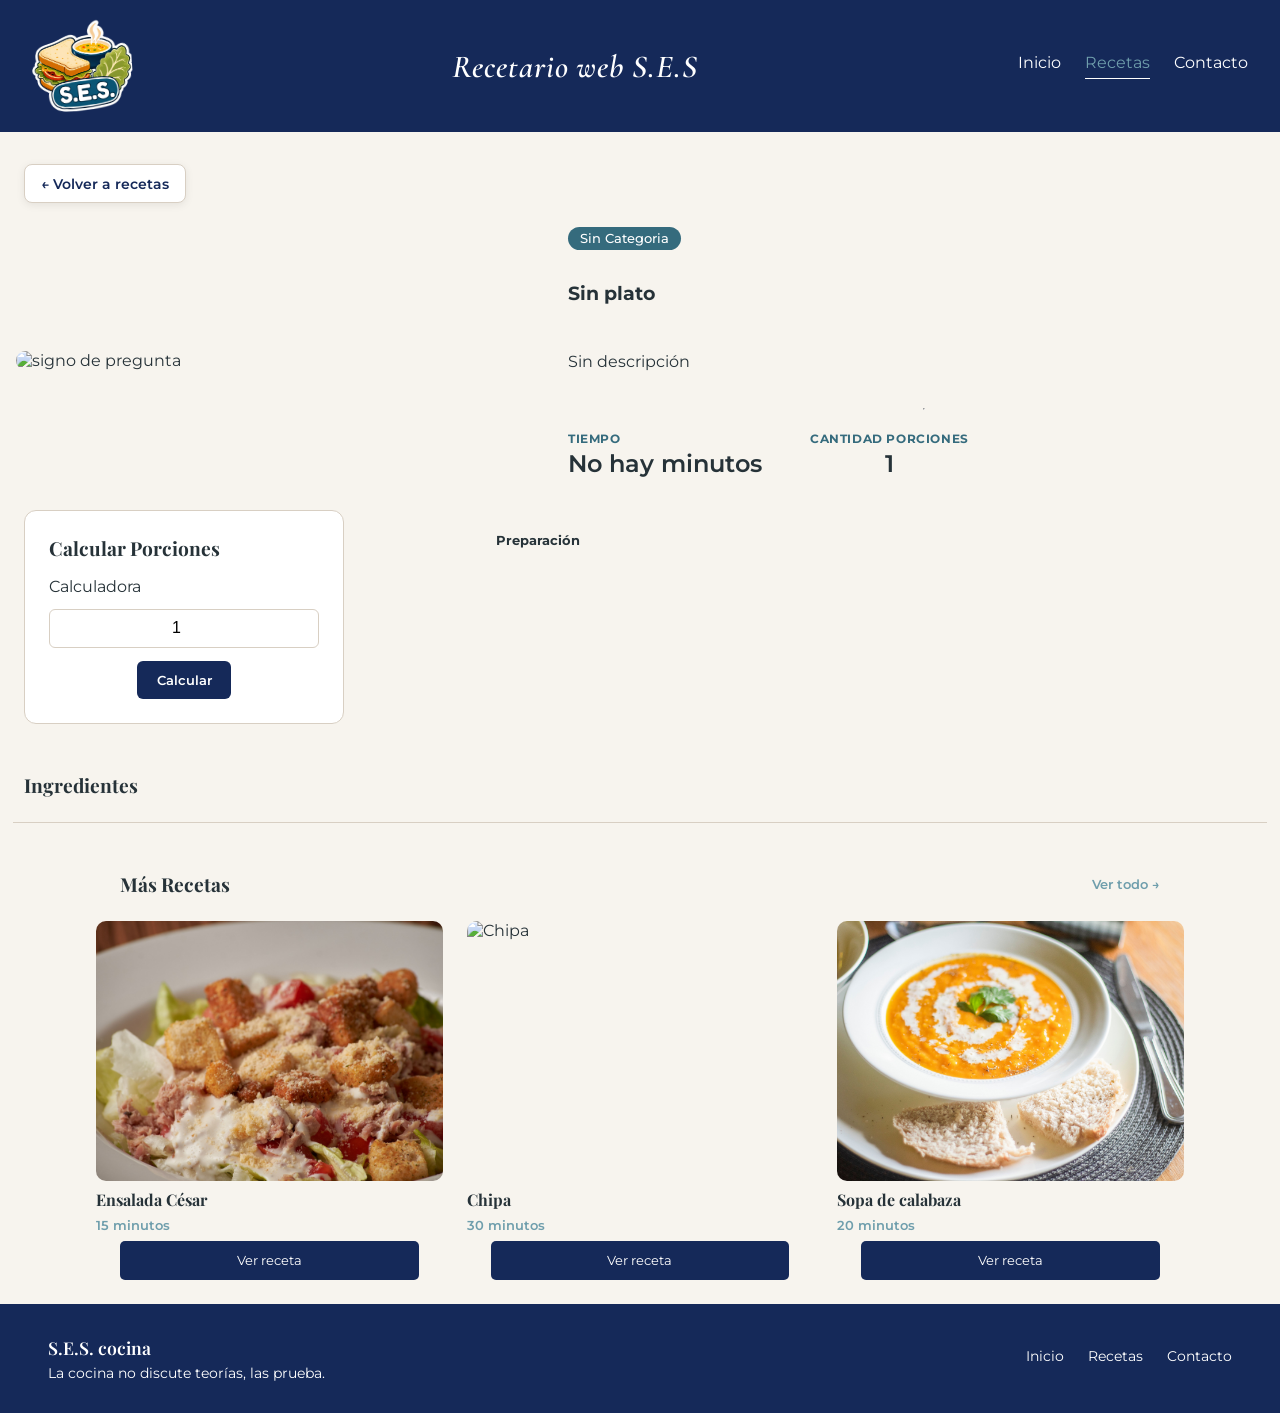
==== primera-entrega/calcular_receta.html @ 39f33257 "fix: correct spelling errors in recipe steps and filter labels" ====
<!DOCTYPE html>
<html lang="es">

<head>
    <meta charset="UTF-8">
    <meta name="author" content="Adolfo Moran de la Vega, Franco Torres">
    <meta name="description" content="Calculadora de porciones para las diferentes recetas">
    <meta name="keywords" content="recetas, cocina, sopa, sandwich, ensalada">
    <meta name="viewport" content="width=device-width, initial-scale=1.0">
    <script type="text/javascript" src="script.js"></script>
    <link rel="preconnect" href="https://fonts.googleapis.com">
    <link rel="preconnect" href="https://fonts.gstatic.com" crossorigin>
    <link
        href="https://fonts.googleapis.com/css2?family=Cormorant+Garamond:ital,wght@0,500;0,600;0,700;1,500;1,600;1,700&family=Montserrat:wght@400;500;600;700&family=Playfair+Display:wght@500;600;700&display=swap"
        rel="stylesheet">
    <link rel="icon" type="image/png" href="imagenes/favicon.png">
    <link rel="stylesheet" href="style.css" type="text/css">
    <title>Recetario web S.E.S</title>
</head>

<body onload="mostrarReceta(), cantidadPorciones(), recetasCortas();">
    <div id="contenedor-header">
        <header id="header-principal">
            <a href="lore.html" id="logo-sitio">
                <img src="imagenes/logo_header.png" alt="Sándwich, Sopa o Ensalada">
            </a>
            <h1 id="titulo-sitio">Recetario web S.E.S</h1>
            <nav id="nav-principal">
                <a href="index.html" id="hlink-inicio">Inicio</a>
                <a href="recetas.html" id="hlink-recetas" class="link-activo">Recetas</a>
                <a href="contacto.html" id="hlink-contacto">Contacto</a>
            </nav>
        </header>
    </div>

    <main id="contenido-principal" class="pagina-calcular">
        <button type="button" id="boton-volver-recetas" onclick="volverRecetas()">
            ← Volver a recetas
        </button>
        <section id="informacion-recetas">
            <aside id="img-receta" class="imagen-receta">
            </aside>

            <div id="texto-receta">

                <span id="categoria-receta" class="etiqueta-plato"></span>

                <h3 id="nombre-plato">

                </h3>
                <p id="descripcion-receta">

                </p>

                <hr>

                <div class="datos-adicionales">
                    <div class="dato">
                        <h6>TIEMPO</h6>
                        <p id="tiempo"></p>
                    </div>
                    <div class="dato">
                        <h6>CANTIDAD PORCIONES</h6>
                        <p id="cantidad"></p>
                    </div>
                </div>
            </div>
        </section>

        <div id="receta">
            <div class="columna-izquierda">
                <div class="calculadora-porciones">
                    <h5>
                        Calcular Porciones
                    </h5>
                    <div class="controles-calculadora">
                        <label for="input-porciones" class="label-calculadora">Calculadora</label>
                        <input type="number" value="1" id="input-porciones" min="1" size="5"
                            aria-label="Número base de porciones">
                        <button type="button" aria-label="Calcular ingredientes para el número de porciones elegido"
                            onclick="if (validarPorciones()) { cantidadPorciones(); mostrarReceta(); }">
                            Calcular
                        </button>
                    </div>
                </div>

                <div class=" lista-ingredientes">
                    <h5>
                        Ingredientes
                    </h5>
                    <ul id="ingredientes">

                    </ul>
                </div>
            </div>

            <div class="columna-derecha">
                <h5>
                    Preparación
                </h5>
                <ol id="pasos" class="lista-pasos">

                </ol>
            </div>
        </div>

        <hr class="separador">

        <div class="otras-recetas">
            <div class="texto-superior">
                <h5>
                    Más Recetas
                </h5>
                <a href="recetas.html" class="ver-todo">Ver todo &rarr;</a>
            </div>
            <div id="recetas-cortas" class="grid-recetas">

            </div>
        </div>
    </main>

    <div id="contenedor-footer">
        <footer id="footer-principal">

            <nav id="nav-texto">
                <h6>S.E.S. cocina</h6>
                <p id="frase-footer">La cocina no discute teorías, las prueba.</p>
            </nav>

            <nav id="nav-sitio">
                <a href="index.html" id="flink-inicio">Inicio</a>

                <a href="recetas.html" id="flink-recetas">Recetas</a>

                <a href="contacto.html" id="flink-contacto">Contacto</a>
            </nav>

        </footer>
    </div>
</body>

</html>
---- primera-entrega/style.css ----
:root {
    
    --color-header: #152959;
    --color-principal: #356B7D;
    --color-secundario: #6F9EAC;
    --color-fondo: #F7F4EE;
    --color-texto: #263238;
    --color-blanco: #FFFFFF;
    --color-borde: #D8CFC3;

    --fuente-titulos: 'Playfair Display', serif;
    --fuente-texto: 'Montserrat', sans-serif;
}


* {
    box-sizing: border-box;
}


body {
    margin:0;
    background-color: var(--color-fondo);
    color: var(--color-texto);
    font-family: var(--fuente-texto);
}
header{
    background-color:var(--color-header);
    width: 100%;
    box-sizing: border-box;

    display: flex;
    justify-content: space-between; 
    align-items: center; 
    padding: 1rem 2rem;
}
header h1 {
        margin: 0;  
        font-family: var(--fuente-texto);
        font-size: 1.8rem;
        font-weight: 600;
        color: var(--color-blanco);
    }

header #nav-principal {
        display: flex;
        align-items: center;
        gap: 1.5rem;

        a{
            text-decoration: none;
            font-size: 1rem;
            position: relative; 
            padding-bottom: 0.4rem;
            transition: color 0.3s ease;

            &:link, &:visited{ 
                color: var(--color-blanco);
            }

           &::after {
            content: '';
            position: absolute;
            bottom: 0;
            left: 0;
            width: 100%;
            height: 0.05rem;
            background-color: var(--color-blanco);
            transform: scaleX(0);
            transform-origin: bottom;
            transition: transform 0.3s ease;
            }

            &:hover, &:focus, &:active {
                color: var(--color-secundario);

                &::after {
                    transform: scaleX(1);
                    transform-origin: bottom;
                }
            }
        }

        &:not(:has(a:hover, a:focus, a:active)) a.link-activo {
            color: var(--color-secundario);

            &::after {
                transform: scaleX(1);
                transform-origin: bottom;
            }
        }
    }
header #logo-sitio{
    margin: 0;
}
header #logo-sitio a{
    display: block;
}
header #logo-sitio img{
    width: 100px;
    height: 100px;
    object-fit: contain;
    display: block;
    transform: rotate(-4deg);


    transition: transform 0.3s ease, box-shadow 0.3s ease;
}

header #logo-sitio img:hover{
    transform: rotate(0deg) scale(1.05);
}

#titulo-sitio {
    font-family: 'Cormorant Garamond', serif;
    font-size: 2rem;
    font-weight: 600;
    letter-spacing: 0.03em;
    font-style: oblique;
    color: var(--color-blanco);
}

footer {
    background-color: var(--color-header);
    color: var(--color-blanco);
    width: 100%;
    box-sizing: border-box;

    display: flex;
    justify-content: space-between;
    align-items: center;

    padding: 2rem 3rem;
}


footer #nav-texto {
    display: flex;
    flex-direction: column;
    gap: 0.4rem;
}

footer #nav-texto h6 {
    margin: 0;
    font-family: var(--fuente-titulos);
    font-size: 1.1rem;
    font-weight: 600;
}

footer #nav-texto p {
    margin: 0;
    font-size: 0.85rem;
}

footer #nav-sitio {
    display: flex;
    align-items: center;
    gap: 1.5rem;
}

footer #nav-sitio h6 {
    margin: 0;
    font-size: 0.9rem;
    font-weight: 600;
}

footer #nav-sitio a {
    text-decoration: none;
    font-size: 0.9rem;
    position: relative;
    padding-bottom: 0.3rem;
    color: var(--color-blanco);

    transition: color 0.3s ease;
}

footer #nav-sitio a::after {
    content: "";
    position: absolute;
    bottom: 0;
    left: 0;

    width: 0;
    height: 2px;

    background-color: var(--color-blanco);

    transition: width 0.3s ease;
}

footer #nav-sitio a:hover,
footer #nav-sitio a:focus {
    color: var(--color-secundario);
}

footer #nav-sitio a:hover::after,
footer #nav-sitio a:focus::after {
    width: 100%;
}

#hero {
    position: relative;
    width: 100%;
    height: 420px;
    margin-top: 2rem;

    background-image: url("imagenes/imagen_main_index.jpg");
    background-size: cover;
    background-position: center;

    display: flex;
    justify-content: center;
    align-items: center;
}

#texto-hero {
    position: relative;
    z-index: 2;
    width: 80%;
    text-align: center;
    color: var(--color-blanco);
}

#hero::before {
    content: "";
    position: absolute;
    inset: 0;
    background-color: rgba(0, 0, 0, 0.511);
}

#texto-hero h2 {
    font-family: 'Cormorant Garamond', serif;
    font-size: 3.2rem;
    font-weight: 600;
    font-style: italic;
    margin: 0 0 1rem;
}

#contenedor-destacadas{
    width: 100%;
    padding: 5rem 0 3.5rem;
}
#recetas-destacadas{
    width: 100%;
    text-align: center;
}
#recetas-destacadas h2 {
    font-family: var(--fuente-texto);
    color: var(--color-texto);
    font-size: 2rem;
    margin-bottom: 2rem;
}

#carrusel-destacadas{
    display: flex;
    align-items: center;
    justify-content: center;
    gap: 1rem;
    width: 100%;
}

#ventana-destacadas{
    width: 53%;
    overflow: hidden;
}

#lista-destacadas{
    width: 100%;
    display: flex;
    flex-direction: row;
    gap: 1.5rem;
    transition: transform 0.4s ease;
}
.tarjeta-receta{
 flex: 0 0 100%;
    background-color: var(--color-blanco);
    border-radius: 30px;
    overflow: hidden;
    box-shadow: 0 4px 15px rgba(0, 0, 0, 0.10);
    text-align: left;
    display: flex;
    flex-direction: column;
}


.tarjeta-receta img {
    width: 100%;
    height: 243px;
    object-fit: cover;
    display: block;
}
.tarjeta-receta h3{
    font-family: var(--fuente-texto);
    font-size: 1.6rem;
    margin: 1.2rem 1.5rem 0.5rem;
    color: var(--color-texto);
}

.tarjeta-receta p{
    margin: 0 1.5rem 1.2rem;
    line-height: 1.5;
}


.boton-ver-receta {
    font-family: var(--fuente-texto);
    margin: 0 1.5rem 1.5rem;
    padding: 0.7rem 1.2rem;
    border: none;
    border-radius: 5px;
    background-color: var(--color-header);
    color: var(--color-blanco);
    cursor: pointer;
    transition: background-color 0.3s ease, transform 0.3s ease;
    margin-top: auto;
}

.boton-ver-receta:hover{
    background-color: var(--color-principal);
    transform: translateY(-2px);
}

#boton-flecha-izquierda,
#boton-flecha-derecha {
    width: 42px;
    height: 42px;

    border: none;
    border-radius: 50%;

    background-color: var(--color-header);
    color: var(--color-blanco);

    font-size: 1.8rem;
    line-height: 1;

    cursor: pointer;

    transition: background-color 0.3s ease, transform 0.3s ease;
}

#boton-flecha-izquierda:hover,
#boton-flecha-derecha:hover {
    background-color: var(--color-principal);
    transform: scale(1.08);

}


#buscador{
display: flex;
justify-content: center;
gap: 1rem;
align-items: center;
}

#input-buscar-recetas{
    width: 50%;
    padding: 0.6rem 0.4rem;
    border: 1px solid var(--color-borde);
    border-radius: 8px;
    background-color: var(--color-fondo);
    font-family: var(--fuente-texto);
    font-size: 0.88rem;
}

#input-buscar-recetas:focus {
    outline: none;
    border-color: var(--color-secundario);
}

#input-buscar-recetas::placeholder{
    font-style: italic;
}
#boton-buscar{
    background-color: var(--color-header);
    
    color: var(--color-blanco);
    border: 1px solid var(--color-blanco);
    padding: 0.6rem 1.2rem;
    border-radius: 8px;
    cursor: pointer;
    font-family: var(--fuente-texto);
}

#boton-buscar:hover{
background-color: var(--color-principal);
transform: translateY(-2px);
transition: all 0.5s ease;

}

#contenedor-catalogo {
    flex: 1;
    padding: 2rem 3rem 2rem 0;
}

#grilla-recetas{
    
    display: grid;
    grid-template-columns: repeat(3,1fr);
    gap: 1.5rem;
    width: 100%;
    max-width: 1200px;
    margin: 0 auto;
}


#contenedor-filtros {
    width: 21.5%;
    padding: 2rem 0rem 2rem 3rem;
    display: flex;
    flex-direction: column;
}

#contenido-principal.pagina-recetas {
    display: flex;
    align-items: flex-start;
    gap: 3rem;
}

#filtros {
    background-color: var(--color-blanco);
    border: 1px solid var(--color-borde);
    border-radius: 15px;
    padding: 3px;
    box-shadow: 0 4px 15px rgba(0, 28, 138, 0.37);
}

#filtros h2 {
    margin: 0 0 1.5rem;
    font-size: 2rem;
    font-weight: 600;
    color: var(--color-texto);
    text-align: center;
}

#filtros h3, #filtros .titulo-filtro {
    margin: 0 0 0.8rem;
    font-size: 1rem;
    font-weight: 600;
    color: var(--color-principal);
    display: block;
}

#filtro-categoria,
#filtro-ingrediente,
#filtro-teoria,
#filtro-tiempo {
    margin-bottom: 1.5rem;
}

#filtros label {
    display: block;
    margin: 0.7rem 0;
    font-size: 0.9rem;
    cursor: pointer;
}

#filtros label input[type="checkbox"]{
    margin-right: 0.5rem;
    accent-color: var(--color-header);
}

#select-tiempo, 
#select-categoria, 
#select-tipo-plato {
    display: block;
    width: 90%;
    padding: 0.5rem 0.5rem;
    border: 1px solid var(--color-borde);
    border-radius: 7px;
    background-color: var(--color-fondo);
    color: var(--color-texto);
    font-family: var(--fuente-texto);
    font-size: 0.9rem;
    cursor: pointer;
    margin: 0 auto;
    
}

#select-tiempo:focus,
#select-categoria:focus, 
#select-tipo-plato:focus {
    outline: none;
    border-color: var(--color-secundario);
}

#botones-filtros {
    display: flex;
    flex-direction: column;
    align-items: stretch;
    gap: 0.7rem;
    margin-top: 1rem;
}

#boton-aplicar-filtros,#boton-limpiar-filtros{
    width: 100%;
    padding: 0.7rem 1rem;
    border: none;
    border-radius: 7px;
    font-family: var(--fuente-texto);
    font-size: 0.9rem;
    font-weight: 600;
    cursor: pointer;
    
}

#boton-aplicar-filtros{
    background-color: var(--color-header);
    color: var(--color-blanco);
}
#boton-aplicar-filtros:hover,#boton-limpiar-filtros:hover {
    transform: translateY(-2px);
}

#boton-limpiar-filtros{
    background-color: rgba(194, 0, 0, 0.922);
    color: var(--color-blanco);
}

/* SECCION REDES SOCIALES */
.icono-red-social {
    width: 2rem;
    height: 2rem;
    object-fit: contain;
}

.redes-sociales {
    display: flex;
    flex-direction: column;
    align-items: center;
    gap: 1.5rem;
}

.redes-sociales p {
    font-size: 1.2rem;
    font-weight: 500;
    color: var(--color-texto);
}
    
.redes-sociales-items {
    display: flex;
    flex-direction: row;
    justify-content: center;
    align-items: center;
    gap: 4rem;
    flex-wrap: wrap;
}
    
.redes-sociales-items article {
    display: flex;
    align-items: center;
    gap: 0.8rem;
    background-color: var(--color-blanco);
    padding: 0.8rem 1.2rem;
    margin-bottom: 1rem;
    border-radius: 10px;
    border: 1px solid var(--color-borde);
    box-shadow: 0 2px 8px rgba(0, 0, 0, 0.05);
}

/* SECCION FORMULARIO DE CONTACTO */
.contenedor-texto{
    text-align: center;
    font-size: 1.2rem;
    font-weight: 500;
    color: var(--color-texto);
    margin: 2rem 0;
}

.contenedor-form {
    display: flex;
    flex-direction: column;
    max-width: 600px;
    width: 100%;
    margin: 0 auto 2rem;
    text-align: left;
    gap: 0.4rem;
}

.contenedor-form label {
    font-size: 0.9rem;
    font-weight: 600;
    color: var(--color-texto);
    margin-top: 0.6rem;
}

/* INPUTS */
.contenedor-form input[type="text"],
.contenedor-form input[type="email"] {
    width: 100%;
    padding: 0.7rem 0.9rem;
    border: 1px solid var(--color-borde);
    border-radius: 8px;
    background-color: var(--color-blanco);
    font-family: var(--fuente-texto);
    font-size: 0.95rem;

    &:focus {
        outline: none;
        border-color: var(--color-secundario);
    }
}

.contenedor-form #mensaje {
        padding-bottom: 3rem;
}

/* BOTON ENVIAR */
.contenedor-form #enviar {
    align-self: center;
    margin-top: 1rem;
    padding: 0.7rem 1.8rem;
    border: none;
    border-radius: 8px;
    background-color: var(--color-header);
    color: var(--color-blanco);
    font-family: var(--fuente-texto);
    font-weight: 500;
    cursor: pointer;
    transition: background-color 0.3s ease, transform 0.3s ease;

    &:hover {
        background-color: var(--color-principal);
        transform: translateY(-2px);
    }
}

/* SECCION INFORMACION RECETA */
#informacion-recetas {
    display: flex;
    flex-direction: row;
    align-items: center;
    gap: 2.5rem;
    width: 100%;
    margin-bottom: 2rem;
}

/* IMAGEN(izquierda) */
#informacion-recetas .imagen-receta {
    flex: 0 0 40%;
    max-width: 32rem;
    margin: 1rem 0 0 1rem;
        
    img {
        width: 100%;
        height: auto;
        border-radius: 15px;
        object-fit: cover;
        display: block;
    }
}

/* TEXTO(derecha) */
#informacion-recetas #texto-receta {
    flex: 1;
    display: flex;
    flex-direction: column;
    gap: 0.8rem;
}

.etiqueta-plato {
    display: inline-block;
    padding: 0.25rem 0.75rem; 
    background-color: var(--color-principal); 
    color: var(--color-blanco); 
    font-size: 0.8rem;
    font-weight: 500;
    border-radius: 20px; 
    text-transform: capitalize; 
    width: fit-content; 
}

.etiqueta-plato h3 {
    margin: 0;
    font-size: 3rem;
    font-weight: 600;
    font-family: var(--fuente-titulos);
    color: var(--color-texto);
}

.etiqueta-plato p {
    margin: 0;
    font-size: 1rem;
    font-weight: 400;
    color: var(--color-texto);
}

.etiqueta-plato hr {
    width: 100%;
    border: 0;
    border-top: 1px solid var(--color-borde);
    margin: 0.8rem 0;
}

/* MINUTOS Y PORCIONES */
/* tambien estan uno al lado del otro */
.datos-adicionales {
    display: flex;
    flex-direction: row;
    justify-content: flex-start;
    gap: 3rem; 
}

.datos-adicionales .dato {
    display: flex;
    flex-direction: column;
    gap: 0.2rem;
}

.datos-adicionales .dato h6 {
    margin: 0;
    font-size: 0.75rem;
    font-weight: 700;
    color: var(--color-principal);
    letter-spacing: 0.05em;
}

.datos-adicionales .dato p {
    align-self: center;
    margin: 0;
    font-weight: 600;
    font-size: 1.5rem;
}

/* SECCION PREPARACION */
#receta {
    display: flex;
    flex-direction: row;
    gap: 3rem;
    align-items: flex-start; 
}

#receta .columna-izquierda {
    flex: 0 0 35%; 
    display: flex;
    flex-direction: column;
    gap: 1.5rem;
}

#receta .columna-derecha {
    flex: 1; 
}

/* CALCULADORA PORCIONES */
/* parte izquierda */
.calculadora-porciones {
    background-color: var(--color-blanco);
    border: 1px solid var(--color-borde);
    border-radius: 12px;
    padding: 1.5rem;
    max-width: 20em;
    margin: 0 0 1.5rem 1.5rem; 
}

.calculadora-porciones h5 {
    margin-top: 0;
    margin-bottom: 1rem;
    font-family: var(--fuente-titulos);
    font-size: 1.2rem;
    color: var(--color-texto);
}

.calculadora-porciones .controles-calculadora {
    display: flex;
    flex-direction: column;
    gap: 0.8rem;
}

.calculadora-porciones .controles-calculadora input[type="number"] {
    width: 100%;
    padding: 0.6rem;
    border: 1px solid var(--color-borde);
    border-radius: 6px;
    font-size: 1rem;
    text-align: center;
}

.calculadora-porciones .controles-calculadora button {
    padding: 0.7rem 1.2rem;
    border: none;
    border-radius: 6px;
    align-self: center;
    background-color: var(--color-header);
    color: var(--color-blanco);
    font-family: var(--fuente-texto);
    font-weight: 600;
    cursor: pointer;
    transition: background-color 0.3s ease;

    &:hover {
        background-color: var(--color-principal);
    }
}

/* LISTA DE INGREDIENTES */
/* parte izquierda */
.lista-ingredientes {
    margin: 0 0 0 1.5rem;   
}

.lista-ingredientes h5{
    margin-top: 0;
    margin-bottom: 1rem;
    font-family: var(--fuente-titulos);
    font-size: 1.2rem;
    color: var(--color-texto);
}

.lista-ingredientes ul {
    list-style: none;
    padding: 0;
    margin: 0.5rem 0 0 0;
    display: flex;
    flex-direction: column;
    gap: 0.8rem;
}

.lista-ingredientes ul li {
    display: flex;
    align-items: center;
    gap: 0.6rem;
    font-size: 0.8rem;
}

.lista-ingredientes ul li input[type="checkbox"] {
    accent-color: var(--color-principal);
    width: 0.9rem;
    height: 0.9rem;
    cursor: pointer;
}

/* LISTA DE PASOS */
/* parte derecha */
.lista-pasos {
    list-style: none; 
    counter-reset: paso-counter;
    padding: 0;
    margin-top: 1.5rem;
    display: flex;
    flex-direction: column;
    gap: 1.5rem;
}

.lista-pasos li {
    counter-increment: paso-counter; /* contador de pasos */
    display: flex;
    align-items: flex-start;
    position: relative;
    padding-left: 3.5rem; 
    line-height: 1.5;
    font-size: 1rem;

    /*numero de paso*/
    &::before {
        content: counter(paso-counter);/* incrementar el contador */
        position: absolute;
        left: 0;
        top: 0;
        transform: translateY(-15%); /* ajustar la posición del número */
        font-family: var(--fuente-titulos);
        font-size: 1.5rem;
        font-weight: 700;
        color: var(--color-secundario);
        width: 1.5rem;
        text-align: center;
    }
    
    /*separador horizontal*/
    &::after {
        content: "";
        position: absolute;
        left: 2.2rem;
        top: 0.1rem;
        bottom: 0.1rem;
        width: 1px;
        background-color: var(--color-borde);
    }
}

.separador{/*para que los hr no ocupen todo el ancho*/
    width: 98%;
    height: 1px;
    background-color: var(--color-borde);
    border: 0;
    margin: 0.5rem auto;
}

/*SECCION OTRAS RECETAS*/
/* texto superior */
.texto-superior {/* alinearlos horizontalmente */
    display: flex;
    justify-content: space-between;
    align-items: center;
    width: 100%;
    margin-bottom: 1.5rem;
}

.texto-superior h5 {
    margin: 0 0 0 1.5rem;
    font-family: var(--fuente-titulos);
    font-size: 1.2rem;
    color: var(--color-texto);
}

.texto-superior a {/* referencia a recetas */
    margin: 0 1.5rem 0 0;
    color: var(--color-secundario);
    text-decoration: none;
    font-weight: 600;
    font-size: 0.8rem;
    transition: color 0.3s ease;

    &:hover {
        color: var(--color-principal);
    }
}

/* mas recetas */
.otras-recetas{
    width: 100%;
    max-width: 70em;
    margin: 3rem auto 0 auto;
    padding: 0 1rem;
}

.otras-recetas .grid-recetas {/*hacer un grid para previzualizar 3 recetas*/
    display: grid;
    grid-template-columns: 1fr 1fr 1fr;
    grid-template-areas: "receta-1 receta-2 receta-3";
    gap: 1.5rem;
}

.otras-recetas .grid-recetas .receta-corta{/*para cada receta*/
    display: flex;
    flex-direction: column;
    gap: 0.5rem;
}

.otras-recetas .grid-recetas .receta-corta .contenedor-imagen{/*imagen de la receta*/
    width: 100%;
    aspect-ratio: 4/3;
    overflow: hidden;
    border-radius: 10px;

    img{
        width: 100%;
        height: 100%;
        object-fit: cover;
    }
}

.otras-recetas .grid-recetas .receta-corta h3 {/*titulo de la receta*/
    margin: 0;
    font-family: var(--fuente-titulos);
    font-size: 1rem;
    color: var(--color-texto);
}

.otras-recetas .grid-recetas .receta-corta p {/*minutos que tarda*/
    margin: 0;
    font-size: 0.8rem;
    color: var(--color-secundario);
    font-weight: 600;
}


.cantidad-ingrediente{
    display: inline;
    color: var(--color-principal);
    font-size: 0.8rem;
    font-weight: 600;
}

/* INSERCION DINAMICA */
.nombre-ingrediente{
    display: inline;
    font-size: 0.8rem;
    font-weight: 500;
}

#boton-volver-recetas {
    align-self: flex-start;
    margin: 2rem 0 1.5rem 1.5rem;
    padding: 0.6rem 1rem;
    border: 1px solid var(--color-borde);
    border-radius: 8px;
    background-color: var(--color-blanco);
    color: var(--color-header);
    font-family: var(--fuente-texto);
    font-size: 0.9rem;
    font-weight: 600;
    cursor: pointer;
    box-shadow: 0 2px 8px rgba(0, 0, 0, 0.08);
    transition: background-color 0.3s ease, color 0.3s ease, transform 0.3s ease;
}

#boton-volver-recetas:hover {
    background-color: var(--color-header);
    color: var(--color-blanco);
    transform: translateX(-3px);
}
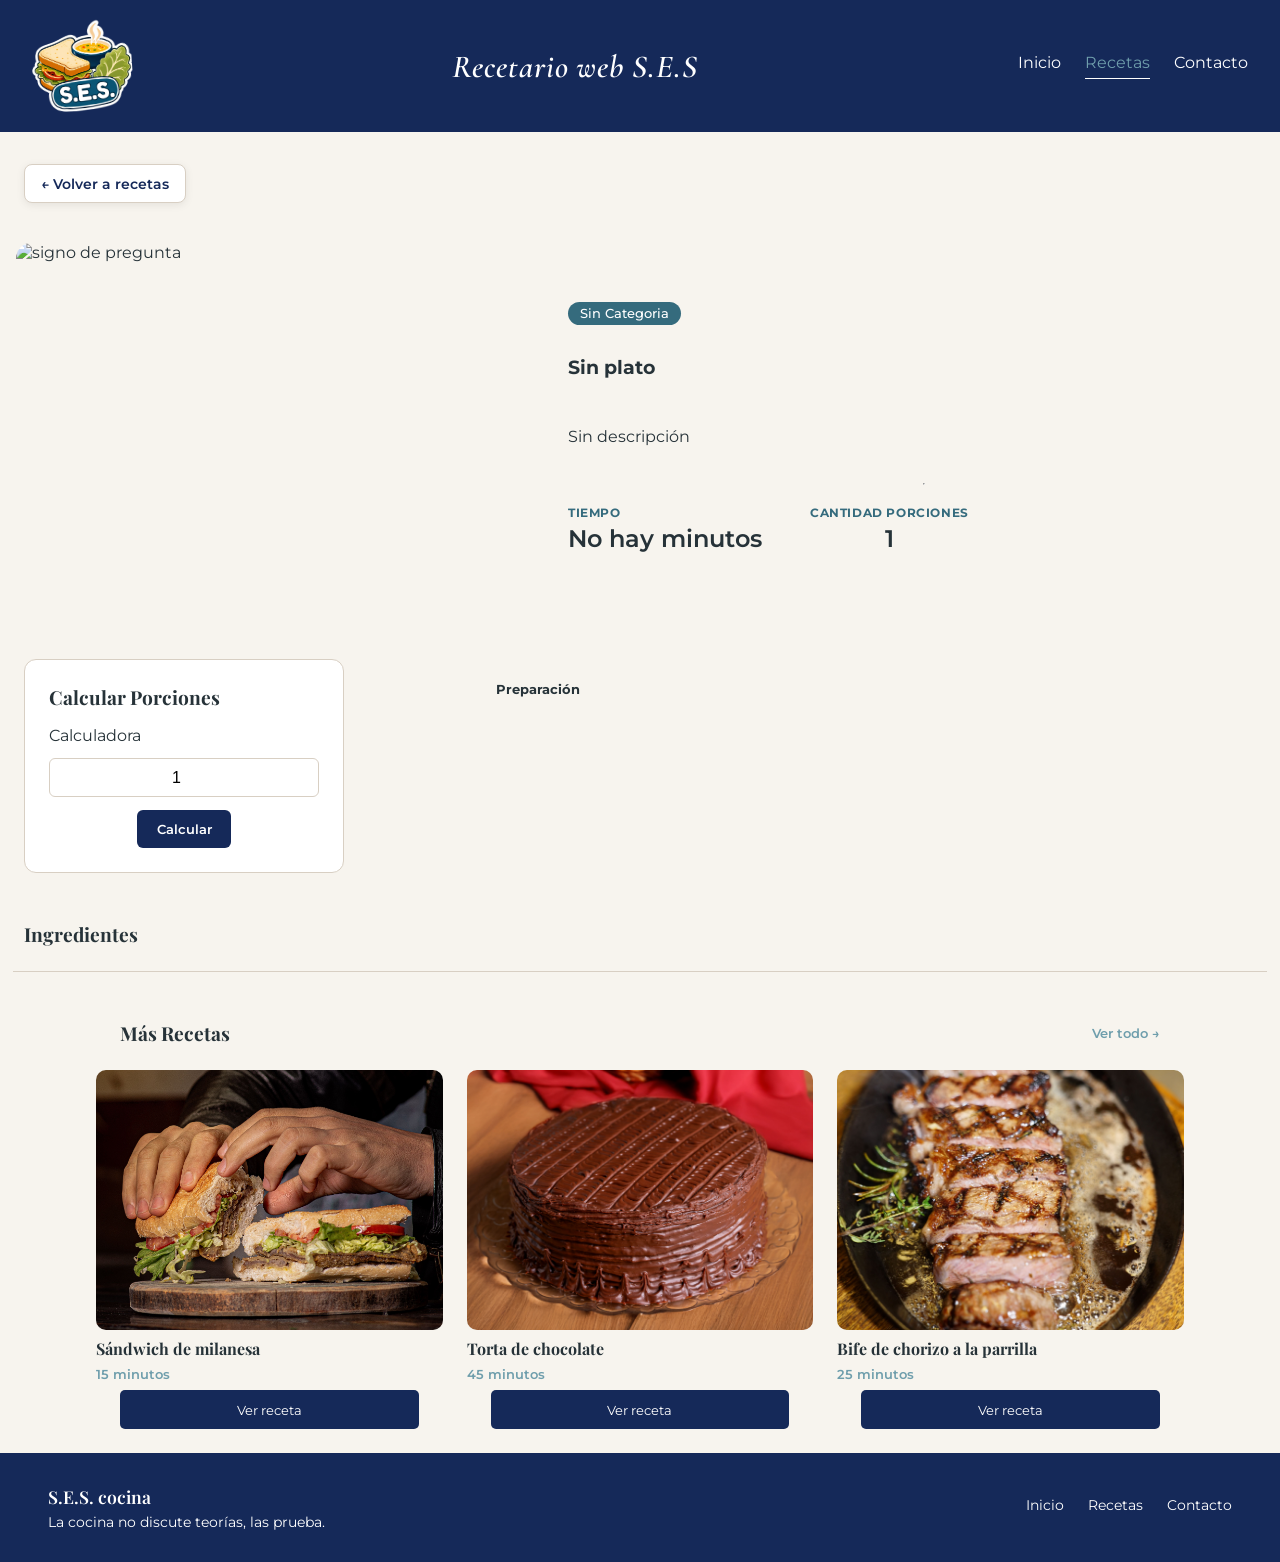
==== commit 7d100e1a: "fix: resolve the merge problems" ====
--- a/primera-entrega/calcular_receta.html
+++ b/primera-entrega/calcular_receta.html
@@ -18,7 +18,7 @@
     <title>Recetario web S.E.S</title>
 </head>
 
-<body onload="mostrarReceta(), cantidadPorciones(), recetasCortas();">
+<body onload="mostrarRecetaIndividual(), cantidadPorciones(), recetasCortas();">
     <div id="contenedor-header">
         <header id="header-principal">
             <a href="lore.html" id="logo-sitio">
--- a/primera-entrega/style.css
+++ b/primera-entrega/style.css
@@ -1,5 +1,5 @@
 :root {
-    
+
     --color-header: #152959;
     --color-principal: #356B7D;
     --color-secundario: #6F9EAC;
@@ -19,46 +19,49 @@
 
 
 body {
-    margin:0;
+    margin: 0;
     background-color: var(--color-fondo);
     color: var(--color-texto);
     font-family: var(--fuente-texto);
 }
-header{
-    background-color:var(--color-header);
+
+header {
+    background-color: var(--color-header);
     width: 100%;
     box-sizing: border-box;
 
     display: flex;
-    justify-content: space-between; 
-    align-items: center; 
+    justify-content: space-between;
+    align-items: center;
     padding: 1rem 2rem;
 }
+
 header h1 {
-        margin: 0;  
-        font-family: var(--fuente-texto);
-        font-size: 1.8rem;
-        font-weight: 600;
-        color: var(--color-blanco);
-    }
+    margin: 0;
+    font-family: var(--fuente-texto);
+    font-size: 1.8rem;
+    font-weight: 600;
+    color: var(--color-blanco);
+}
 
 header #nav-principal {
-        display: flex;
-        align-items: center;
-        gap: 1.5rem;
-
-        a{
-            text-decoration: none;
-            font-size: 1rem;
-            position: relative; 
-            padding-bottom: 0.4rem;
-            transition: color 0.3s ease;
-
-            &:link, &:visited{ 
-                color: var(--color-blanco);
-            }
-
-           &::after {
+    display: flex;
+    align-items: center;
+    gap: 1.5rem;
+
+    a {
+        text-decoration: none;
+        font-size: 1rem;
+        position: relative;
+        padding-bottom: 0.4rem;
+        transition: color 0.3s ease;
+
+        &:link,
+        &:visited {
+            color: var(--color-blanco);
+        }
+
+        &::after {
             content: '';
             position: absolute;
             bottom: 0;
@@ -69,19 +72,11 @@
             transform: scaleX(0);
             transform-origin: bottom;
             transition: transform 0.3s ease;
-            }
-
-            &:hover, &:focus, &:active {
-                color: var(--color-secundario);
-
-                &::after {
-                    transform: scaleX(1);
-                    transform-origin: bottom;
-                }
-            }
         }
 
-        &:not(:has(a:hover, a:focus, a:active)) a.link-activo {
+        &:hover,
+        &:focus,
+        &:active {
             color: var(--color-secundario);
 
             &::after {
@@ -90,13 +85,26 @@
             }
         }
     }
-header #logo-sitio{
-    margin: 0;
-}
-header #logo-sitio a{
+
+    &:not(:has(a:hover, a:focus, a:active)) a.link-activo {
+        color: var(--color-secundario);
+
+        &::after {
+            transform: scaleX(1);
+            transform-origin: bottom;
+        }
+    }
+}
+
+header #logo-sitio {
+    margin: 0;
+}
+
+header #logo-sitio a {
     display: block;
 }
-header #logo-sitio img{
+
+header #logo-sitio img {
     width: 100px;
     height: 100px;
     object-fit: contain;
@@ -107,7 +115,7 @@
     transition: transform 0.3s ease, box-shadow 0.3s ease;
 }
 
-header #logo-sitio img:hover{
+header #logo-sitio img:hover {
     transform: rotate(0deg) scale(1.05);
 }
 
@@ -236,14 +244,16 @@
     margin: 0 0 1rem;
 }
 
-#contenedor-destacadas{
+#contenedor-destacadas {
     width: 100%;
     padding: 5rem 0 3.5rem;
 }
-#recetas-destacadas{
+
+#recetas-destacadas {
     width: 100%;
     text-align: center;
 }
+
 #recetas-destacadas h2 {
     font-family: var(--fuente-texto);
     color: var(--color-texto);
@@ -251,7 +261,7 @@
     margin-bottom: 2rem;
 }
 
-#carrusel-destacadas{
+#carrusel-destacadas {
     display: flex;
     align-items: center;
     justify-content: center;
@@ -259,20 +269,21 @@
     width: 100%;
 }
 
-#ventana-destacadas{
+#ventana-destacadas {
     width: 53%;
     overflow: hidden;
 }
 
-#lista-destacadas{
+#lista-destacadas {
     width: 100%;
     display: flex;
     flex-direction: row;
     gap: 1.5rem;
     transition: transform 0.4s ease;
 }
-.tarjeta-receta{
- flex: 0 0 100%;
+
+.tarjeta-receta {
+    flex: 0 0 100%;
     background-color: var(--color-blanco);
     border-radius: 30px;
     overflow: hidden;
@@ -289,14 +300,15 @@
     object-fit: cover;
     display: block;
 }
-.tarjeta-receta h3{
+
+.tarjeta-receta h3 {
     font-family: var(--fuente-texto);
     font-size: 1.6rem;
     margin: 1.2rem 1.5rem 0.5rem;
     color: var(--color-texto);
 }
 
-.tarjeta-receta p{
+.tarjeta-receta p {
     margin: 0 1.5rem 1.2rem;
     line-height: 1.5;
 }
@@ -315,7 +327,7 @@
     margin-top: auto;
 }
 
-.boton-ver-receta:hover{
+.boton-ver-receta:hover {
     background-color: var(--color-principal);
     transform: translateY(-2px);
 }
@@ -347,14 +359,14 @@
 }
 
 
-#buscador{
-display: flex;
-justify-content: center;
-gap: 1rem;
-align-items: center;
-}
-
-#input-buscar-recetas{
+#buscador {
+    display: flex;
+    justify-content: center;
+    gap: 1rem;
+    align-items: center;
+}
+
+#input-buscar-recetas {
     width: 50%;
     padding: 0.6rem 0.4rem;
     border: 1px solid var(--color-borde);
@@ -369,12 +381,13 @@
     border-color: var(--color-secundario);
 }
 
-#input-buscar-recetas::placeholder{
+#input-buscar-recetas::placeholder {
     font-style: italic;
 }
-#boton-buscar{
+
+#boton-buscar {
     background-color: var(--color-header);
-    
+
     color: var(--color-blanco);
     border: 1px solid var(--color-blanco);
     padding: 0.6rem 1.2rem;
@@ -383,10 +396,10 @@
     font-family: var(--fuente-texto);
 }
 
-#boton-buscar:hover{
-background-color: var(--color-principal);
-transform: translateY(-2px);
-transition: all 0.5s ease;
+#boton-buscar:hover {
+    background-color: var(--color-principal);
+    transform: translateY(-2px);
+    transition: all 0.5s ease;
 
 }
 
@@ -395,10 +408,10 @@
     padding: 2rem 3rem 2rem 0;
 }
 
-#grilla-recetas{
-    
+#grilla-recetas {
+
     display: grid;
-    grid-template-columns: repeat(3,1fr);
+    grid-template-columns: repeat(3, 1fr);
     gap: 1.5rem;
     width: 100%;
     max-width: 1200px;
@@ -435,7 +448,8 @@
     text-align: center;
 }
 
-#filtros h3, #filtros .titulo-filtro {
+#filtros h3,
+#filtros .titulo-filtro {
     margin: 0 0 0.8rem;
     font-size: 1rem;
     font-weight: 600;
@@ -457,13 +471,13 @@
     cursor: pointer;
 }
 
-#filtros label input[type="checkbox"]{
+#filtros label input[type="checkbox"] {
     margin-right: 0.5rem;
     accent-color: var(--color-header);
 }
 
-#select-tiempo, 
-#select-categoria, 
+#select-tiempo,
+#select-categoria,
 #select-tipo-plato {
     display: block;
     width: 90%;
@@ -476,11 +490,11 @@
     font-size: 0.9rem;
     cursor: pointer;
     margin: 0 auto;
-    
+
 }
 
 #select-tiempo:focus,
-#select-categoria:focus, 
+#select-categoria:focus,
 #select-tipo-plato:focus {
     outline: none;
     border-color: var(--color-secundario);
@@ -494,7 +508,8 @@
     margin-top: 1rem;
 }
 
-#boton-aplicar-filtros,#boton-limpiar-filtros{
+#boton-aplicar-filtros,
+#boton-limpiar-filtros {
     width: 100%;
     padding: 0.7rem 1rem;
     border: none;
@@ -503,18 +518,20 @@
     font-size: 0.9rem;
     font-weight: 600;
     cursor: pointer;
-    
-}
-
-#boton-aplicar-filtros{
+
+}
+
+#boton-aplicar-filtros {
     background-color: var(--color-header);
     color: var(--color-blanco);
 }
-#boton-aplicar-filtros:hover,#boton-limpiar-filtros:hover {
+
+#boton-aplicar-filtros:hover,
+#boton-limpiar-filtros:hover {
     transform: translateY(-2px);
 }
 
-#boton-limpiar-filtros{
+#boton-limpiar-filtros {
     background-color: rgba(194, 0, 0, 0.922);
     color: var(--color-blanco);
 }
@@ -538,7 +555,7 @@
     font-weight: 500;
     color: var(--color-texto);
 }
-    
+
 .redes-sociales-items {
     display: flex;
     flex-direction: row;
@@ -547,7 +564,7 @@
     gap: 4rem;
     flex-wrap: wrap;
 }
-    
+
 .redes-sociales-items article {
     display: flex;
     align-items: center;
@@ -561,7 +578,7 @@
 }
 
 /* SECCION FORMULARIO DE CONTACTO */
-.contenedor-texto{
+.contenedor-texto {
     text-align: center;
     font-size: 1.2rem;
     font-weight: 500;
@@ -604,7 +621,7 @@
 }
 
 .contenedor-form #mensaje {
-        padding-bottom: 3rem;
+    padding-bottom: 3rem;
 }
 
 /* BOTON ENVIAR */
@@ -642,12 +659,15 @@
     flex: 0 0 40%;
     max-width: 32rem;
     margin: 1rem 0 0 1rem;
+    aspect-ratio: 4/3;
+    overflow: hidden;
         
     img {
         width: 100%;
-        height: auto;
+        height: 100%;
         border-radius: 15px;
         object-fit: cover;
+        object-position: center 50%;
         display: block;
     }
 }
@@ -662,14 +682,14 @@
 
 .etiqueta-plato {
     display: inline-block;
-    padding: 0.25rem 0.75rem; 
-    background-color: var(--color-principal); 
-    color: var(--color-blanco); 
+    padding: 0.25rem 0.75rem;
+    background-color: var(--color-principal);
+    color: var(--color-blanco);
     font-size: 0.8rem;
     font-weight: 500;
-    border-radius: 20px; 
-    text-transform: capitalize; 
-    width: fit-content; 
+    border-radius: 20px;
+    text-transform: capitalize;
+    width: fit-content;
 }
 
 .etiqueta-plato h3 {
@@ -700,7 +720,7 @@
     display: flex;
     flex-direction: row;
     justify-content: flex-start;
-    gap: 3rem; 
+    gap: 3rem;
 }
 
 .datos-adicionales .dato {
@@ -729,18 +749,18 @@
     display: flex;
     flex-direction: row;
     gap: 3rem;
-    align-items: flex-start; 
+    align-items: flex-start;
 }
 
 #receta .columna-izquierda {
-    flex: 0 0 35%; 
+    flex: 0 0 35%;
     display: flex;
     flex-direction: column;
     gap: 1.5rem;
 }
 
 #receta .columna-derecha {
-    flex: 1; 
+    flex: 1;
 }
 
 /* CALCULADORA PORCIONES */
@@ -751,7 +771,7 @@
     border-radius: 12px;
     padding: 1.5rem;
     max-width: 20em;
-    margin: 0 0 1.5rem 1.5rem; 
+    margin: 0 0 1.5rem 1.5rem;
 }
 
 .calculadora-porciones h5 {
@@ -797,10 +817,10 @@
 /* LISTA DE INGREDIENTES */
 /* parte izquierda */
 .lista-ingredientes {
-    margin: 0 0 0 1.5rem;   
-}
-
-.lista-ingredientes h5{
+    margin: 0 0 0 1.5rem;
+}
+
+.lista-ingredientes h5 {
     margin-top: 0;
     margin-bottom: 1rem;
     font-family: var(--fuente-titulos);
@@ -834,7 +854,7 @@
 /* LISTA DE PASOS */
 /* parte derecha */
 .lista-pasos {
-    list-style: none; 
+    list-style: none;
     counter-reset: paso-counter;
     padding: 0;
     margin-top: 1.5rem;
@@ -844,21 +864,24 @@
 }
 
 .lista-pasos li {
-    counter-increment: paso-counter; /* contador de pasos */
+    counter-increment: paso-counter;
+    /* contador de pasos */
     display: flex;
     align-items: flex-start;
     position: relative;
-    padding-left: 3.5rem; 
+    padding-left: 3.5rem;
     line-height: 1.5;
     font-size: 1rem;
 
     /*numero de paso*/
     &::before {
-        content: counter(paso-counter);/* incrementar el contador */
+        content: counter(paso-counter);
+        /* incrementar el contador */
         position: absolute;
         left: 0;
         top: 0;
-        transform: translateY(-15%); /* ajustar la posición del número */
+        transform: translateY(-15%);
+        /* ajustar la posición del número */
         font-family: var(--fuente-titulos);
         font-size: 1.5rem;
         font-weight: 700;
@@ -866,7 +889,7 @@
         width: 1.5rem;
         text-align: center;
     }
-    
+
     /*separador horizontal*/
     &::after {
         content: "";
@@ -879,7 +902,8 @@
     }
 }
 
-.separador{/*para que los hr no ocupen todo el ancho*/
+.separador {
+    /*para que los hr no ocupen todo el ancho*/
     width: 98%;
     height: 1px;
     background-color: var(--color-borde);
@@ -889,7 +913,8 @@
 
 /*SECCION OTRAS RECETAS*/
 /* texto superior */
-.texto-superior {/* alinearlos horizontalmente */
+.texto-superior {
+    /* alinearlos horizontalmente */
     display: flex;
     justify-content: space-between;
     align-items: center;
@@ -904,7 +929,8 @@
     color: var(--color-texto);
 }
 
-.texto-superior a {/* referencia a recetas */
+.texto-superior a {
+    /* referencia a recetas */
     margin: 0 1.5rem 0 0;
     color: var(--color-secundario);
     text-decoration: none;
@@ -918,47 +944,52 @@
 }
 
 /* mas recetas */
-.otras-recetas{
+.otras-recetas {
     width: 100%;
     max-width: 70em;
     margin: 3rem auto 0 auto;
     padding: 0 1rem;
 }
 
-.otras-recetas .grid-recetas {/*hacer un grid para previzualizar 3 recetas*/
+.otras-recetas .grid-recetas {
+    /*hacer un grid para previzualizar 3 recetas*/
     display: grid;
     grid-template-columns: 1fr 1fr 1fr;
     grid-template-areas: "receta-1 receta-2 receta-3";
     gap: 1.5rem;
 }
 
-.otras-recetas .grid-recetas .receta-corta{/*para cada receta*/
+.otras-recetas .grid-recetas .receta-corta {
+    /*para cada receta*/
     display: flex;
     flex-direction: column;
     gap: 0.5rem;
 }
 
-.otras-recetas .grid-recetas .receta-corta .contenedor-imagen{/*imagen de la receta*/
+.otras-recetas .grid-recetas .receta-corta .contenedor-imagen {
+    /*imagen de la receta*/
     width: 100%;
     aspect-ratio: 4/3;
     overflow: hidden;
     border-radius: 10px;
 
-    img{
+    img {
         width: 100%;
         height: 100%;
         object-fit: cover;
     }
 }
 
-.otras-recetas .grid-recetas .receta-corta h3 {/*titulo de la receta*/
+.otras-recetas .grid-recetas .receta-corta h3 {
+    /*titulo de la receta*/
     margin: 0;
     font-family: var(--fuente-titulos);
     font-size: 1rem;
     color: var(--color-texto);
 }
 
-.otras-recetas .grid-recetas .receta-corta p {/*minutos que tarda*/
+.otras-recetas .grid-recetas .receta-corta p {
+    /*minutos que tarda*/
     margin: 0;
     font-size: 0.8rem;
     color: var(--color-secundario);
@@ -966,7 +997,7 @@
 }
 
 
-.cantidad-ingrediente{
+.cantidad-ingrediente {
     display: inline;
     color: var(--color-principal);
     font-size: 0.8rem;
@@ -974,7 +1005,7 @@
 }
 
 /* INSERCION DINAMICA */
-.nombre-ingrediente{
+.nombre-ingrediente {
     display: inline;
     font-size: 0.8rem;
     font-weight: 500;
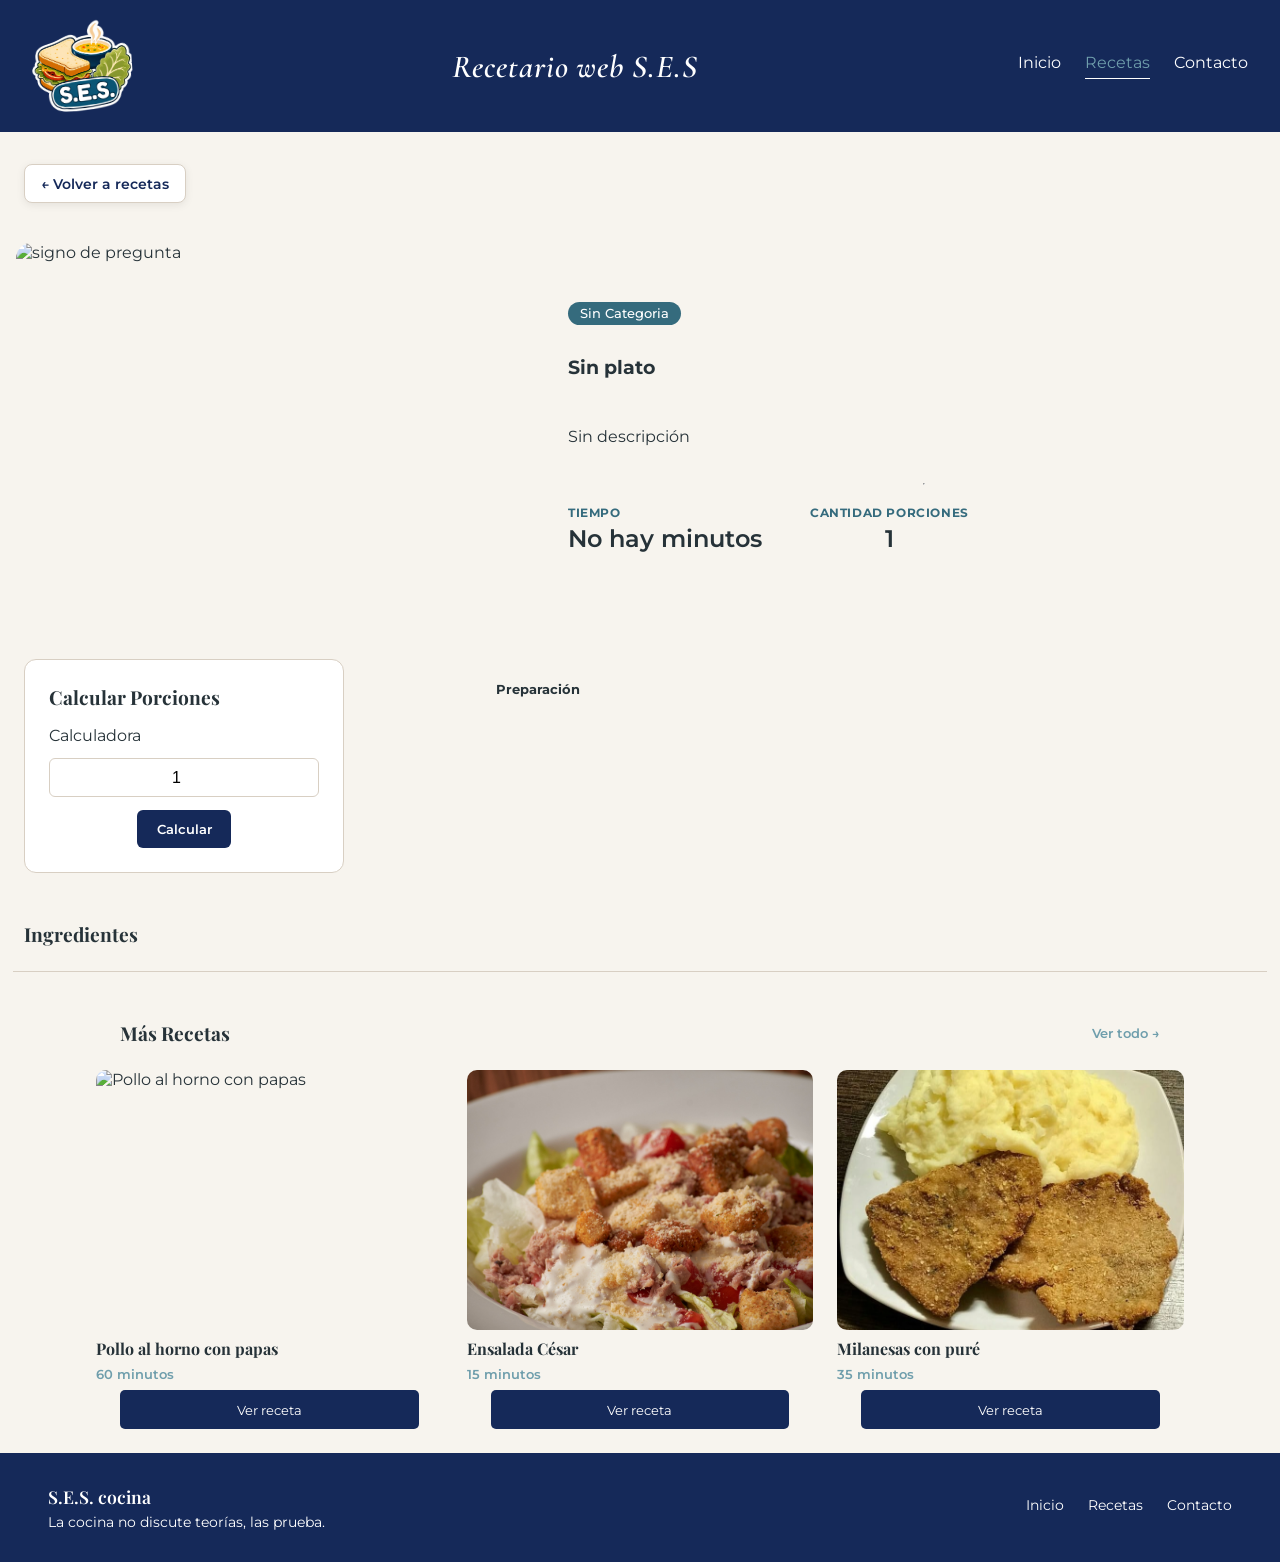
==== commit 518ea03e: "fix: fix css class and html images link" ====
--- a/primera-entrega/calcular_receta.html
+++ b/primera-entrega/calcular_receta.html
@@ -21,9 +21,7 @@
 <body onload="mostrarRecetaIndividual(), cantidadPorciones(), recetasCortas();">
     <div id="contenedor-header">
         <header id="header-principal">
-            <a href="lore.html" id="logo-sitio">
-                <img src="imagenes/logo_header.png" alt="Sándwich, Sopa o Ensalada">
-            </a>
+            <img src="imagenes/logo_header.png" alt="Sándwich, Sopa o Ensalada" id="logo-sitio">
             <h1 id="titulo-sitio">Recetario web S.E.S</h1>
             <nav id="nav-principal">
                 <a href="index.html" id="hlink-inicio">Inicio</a>
@@ -78,7 +76,7 @@
                         <input type="number" value="1" id="input-porciones" min="1" size="5"
                             aria-label="Número base de porciones">
                         <button type="button" aria-label="Calcular ingredientes para el número de porciones elegido"
-                            onclick="if (validarPorciones()) { cantidadPorciones(); mostrarReceta(); }">
+                            onclick="if (validarPorciones()) { cantidadPorciones(); mostrarRecetaIndividual(); }">
                             Calcular
                         </button>
                     </div>
--- a/primera-entrega/style.css
+++ b/primera-entrega/style.css
@@ -97,25 +97,16 @@
 }
 
 header #logo-sitio {
-    margin: 0;
-}
-
-header #logo-sitio a {
-    display: block;
-}
-
-header #logo-sitio img {
     width: 100px;
     height: 100px;
     object-fit: contain;
     display: block;
+    margin: 0;
     transform: rotate(-4deg);
-
-
     transition: transform 0.3s ease, box-shadow 0.3s ease;
 }
 
-header #logo-sitio img:hover {
+header #logo-sitio:hover {
     transform: rotate(0deg) scale(1.05);
 }
 
@@ -620,7 +611,7 @@
     }
 }
 
-.contenedor-form #mensaje {
+.contenedor-form #input-mensaje {
     padding-bottom: 3rem;
 }
 
@@ -661,7 +652,7 @@
     margin: 1rem 0 0 1rem;
     aspect-ratio: 4/3;
     overflow: hidden;
-        
+
     img {
         width: 100%;
         height: 100%;
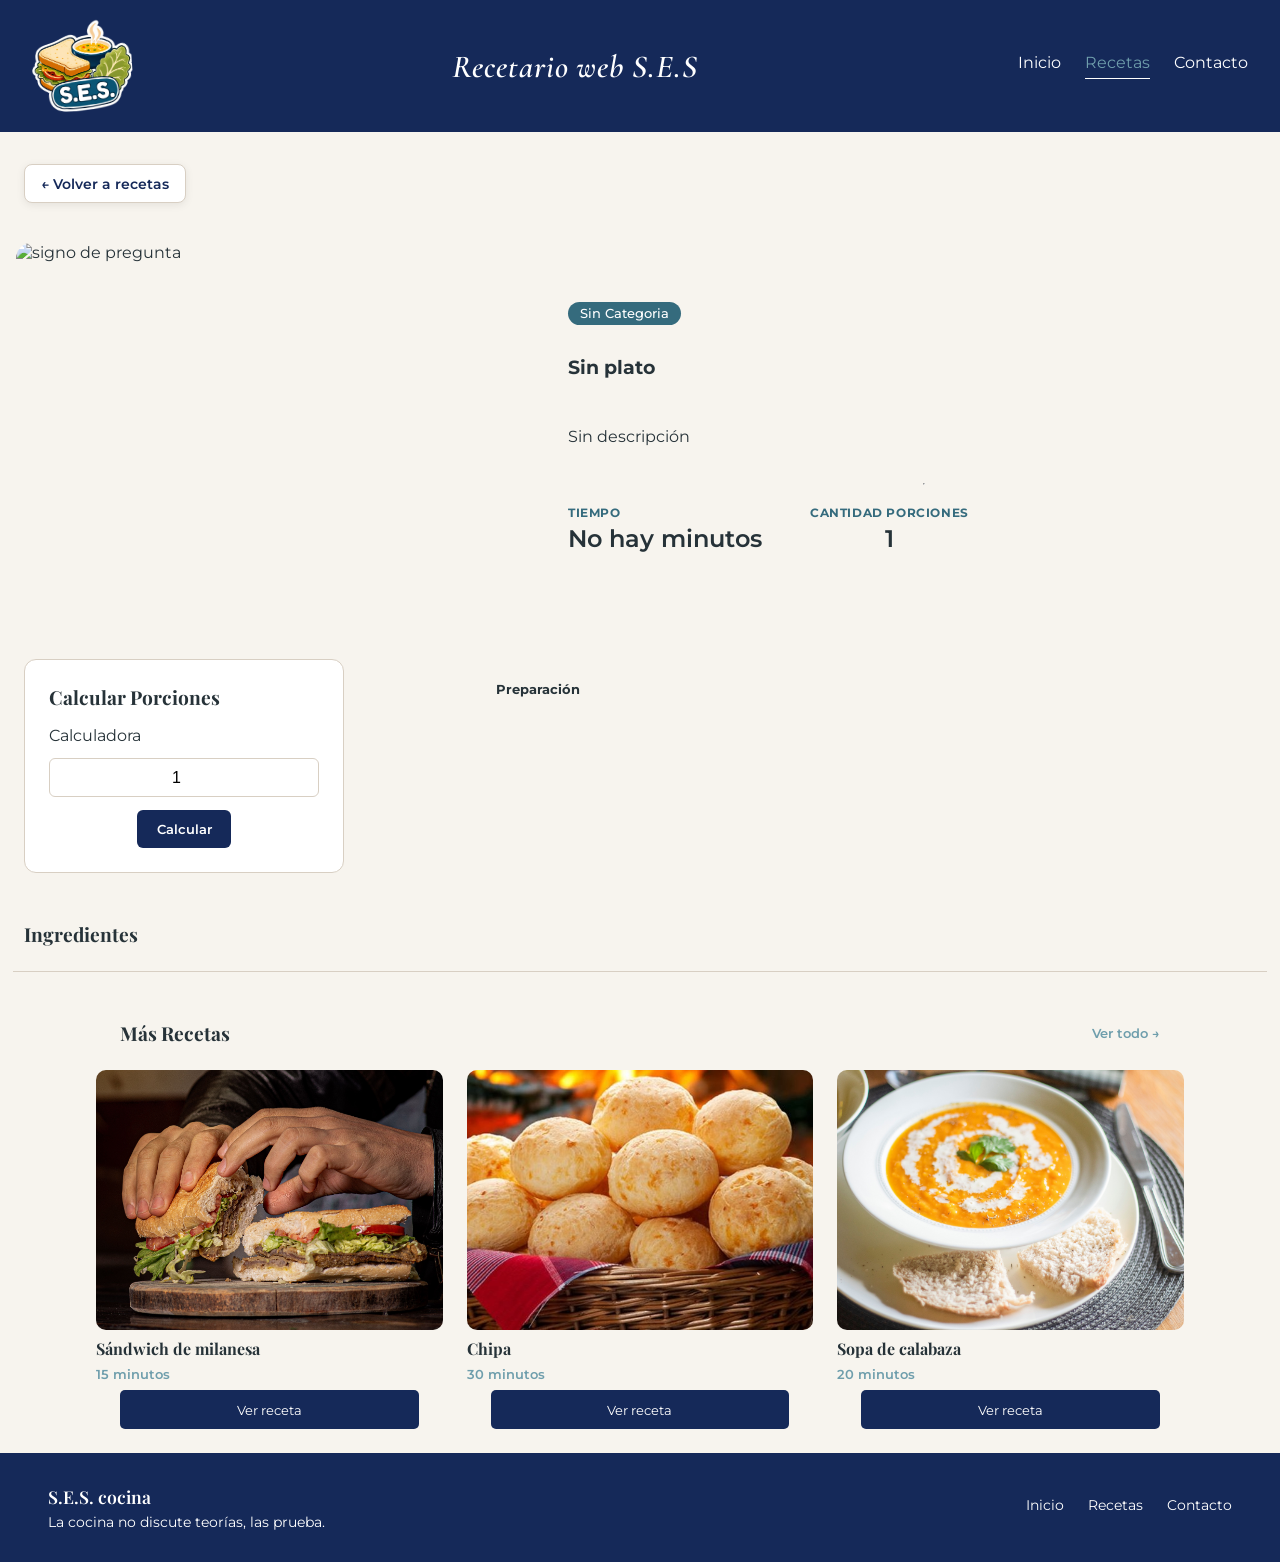
==== commit 4655c0c7: "feat: add max portions validation" ====
--- a/primera-entrega/calcular_receta.html
+++ b/primera-entrega/calcular_receta.html
@@ -74,7 +74,7 @@
                     <div class="controles-calculadora">
                         <label for="input-porciones" class="label-calculadora">Calculadora</label>
                         <input type="number" value="1" id="input-porciones" min="1" size="5"
-                            aria-label="Número base de porciones">
+                            aria-label="Número base de porciones" max="60">
                         <button type="button" aria-label="Calcular ingredientes para el número de porciones elegido"
                             onclick="if (validarPorciones()) { cantidadPorciones(); mostrarRecetaIndividual(); }">
                             Calcular
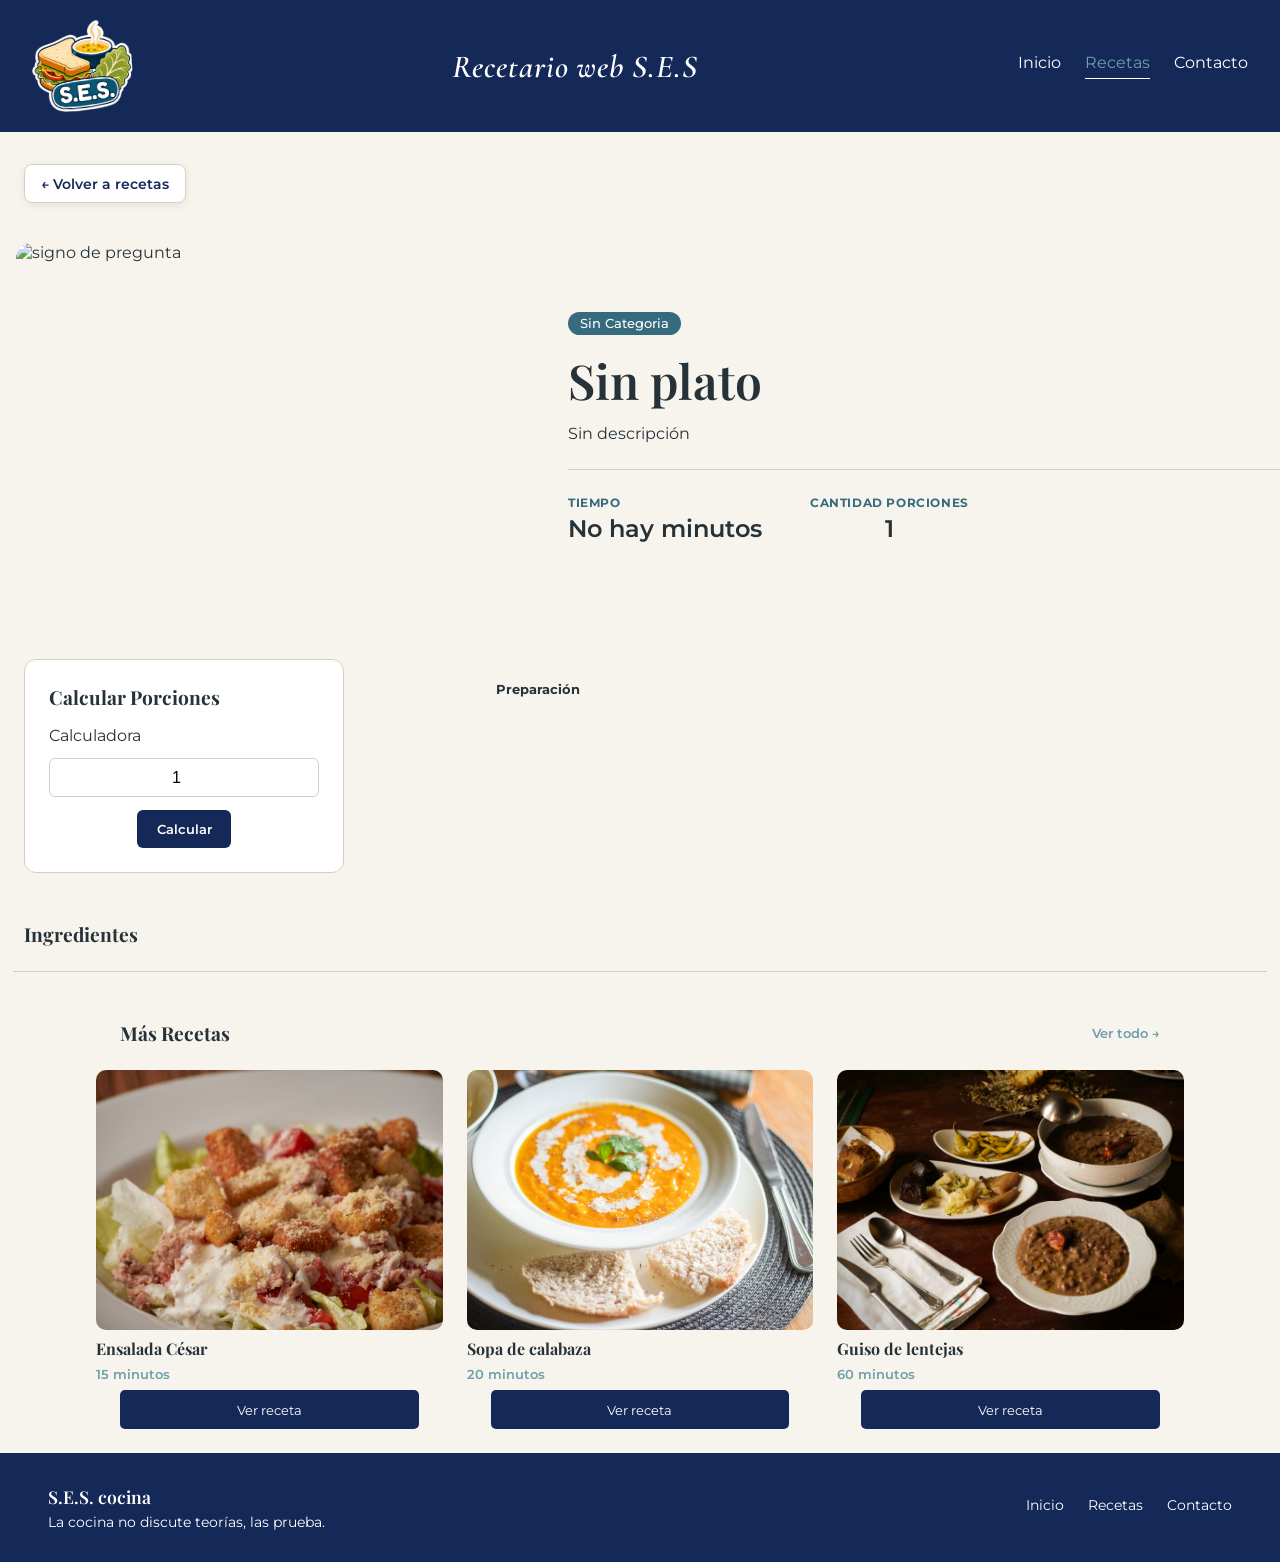
==== commit cf111308: "refactor: remove dead css, group shared h5 styles and drop footer active link" ====
--- a/primera-entrega/calcular_receta.html
+++ b/primera-entrega/calcular_receta.html
@@ -7,7 +7,6 @@
     <meta name="description" content="Calculadora de porciones para las diferentes recetas">
     <meta name="keywords" content="recetas, cocina, sopa, sandwich, ensalada">
     <meta name="viewport" content="width=device-width, initial-scale=1.0">
-    <script type="text/javascript" src="script.js"></script>
     <link rel="preconnect" href="https://fonts.googleapis.com">
     <link rel="preconnect" href="https://fonts.gstatic.com" crossorigin>
     <link
@@ -82,7 +81,7 @@
                     </div>
                 </div>
 
-                <div class=" lista-ingredientes">
+                <div class="lista-ingredientes">
                     <h5>
                         Ingredientes
                     </h5>
@@ -135,6 +134,7 @@
 
         </footer>
     </div>
+    <script type="text/javascript" src="script.js"></script>
 </body>
 
 </html>
--- a/primera-entrega/style.css
+++ b/primera-entrega/style.css
@@ -38,10 +38,6 @@
 
 header h1 {
     margin: 0;
-    font-family: var(--fuente-texto);
-    font-size: 1.8rem;
-    font-weight: 600;
-    color: var(--color-blanco);
 }
 
 header #nav-principal {
@@ -157,11 +153,7 @@
     gap: 1.5rem;
 }
 
-footer #nav-sitio h6 {
-    margin: 0;
-    font-size: 0.9rem;
-    font-weight: 600;
-}
+
 
 footer #nav-sitio a {
     text-decoration: none;
@@ -683,7 +675,7 @@
     width: fit-content;
 }
 
-.etiqueta-plato h3 {
+#nombre-plato {
     margin: 0;
     font-size: 3rem;
     font-weight: 600;
@@ -691,14 +683,14 @@
     color: var(--color-texto);
 }
 
-.etiqueta-plato p {
+#descripcion-receta {
     margin: 0;
     font-size: 1rem;
     font-weight: 400;
     color: var(--color-texto);
 }
 
-.etiqueta-plato hr {
+#texto-receta hr {
     width: 100%;
     border: 0;
     border-top: 1px solid var(--color-borde);
@@ -756,6 +748,7 @@
 
 /* CALCULADORA PORCIONES */
 /* parte izquierda */
+
 .calculadora-porciones {
     background-color: var(--color-blanco);
     border: 1px solid var(--color-borde);
@@ -765,12 +758,17 @@
     margin: 0 0 1.5rem 1.5rem;
 }
 
+.calculadora-porciones h5,
+.lista-ingredientes h5,
+.texto-superior h5 {
+    font-family: var(--fuente-titulos);
+    font-size: 1.2rem;
+    color: var(--color-texto);
+}
+
 .calculadora-porciones h5 {
     margin-top: 0;
     margin-bottom: 1rem;
-    font-family: var(--fuente-titulos);
-    font-size: 1.2rem;
-    color: var(--color-texto);
 }
 
 .calculadora-porciones .controles-calculadora {
@@ -814,9 +812,6 @@
 .lista-ingredientes h5 {
     margin-top: 0;
     margin-bottom: 1rem;
-    font-family: var(--fuente-titulos);
-    font-size: 1.2rem;
-    color: var(--color-texto);
 }
 
 .lista-ingredientes ul {
@@ -915,9 +910,7 @@
 
 .texto-superior h5 {
     margin: 0 0 0 1.5rem;
-    font-family: var(--fuente-titulos);
-    font-size: 1.2rem;
-    color: var(--color-texto);
+
 }
 
 .texto-superior a {
@@ -946,7 +939,6 @@
     /*hacer un grid para previzualizar 3 recetas*/
     display: grid;
     grid-template-columns: 1fr 1fr 1fr;
-    grid-template-areas: "receta-1 receta-2 receta-3";
     gap: 1.5rem;
 }
 
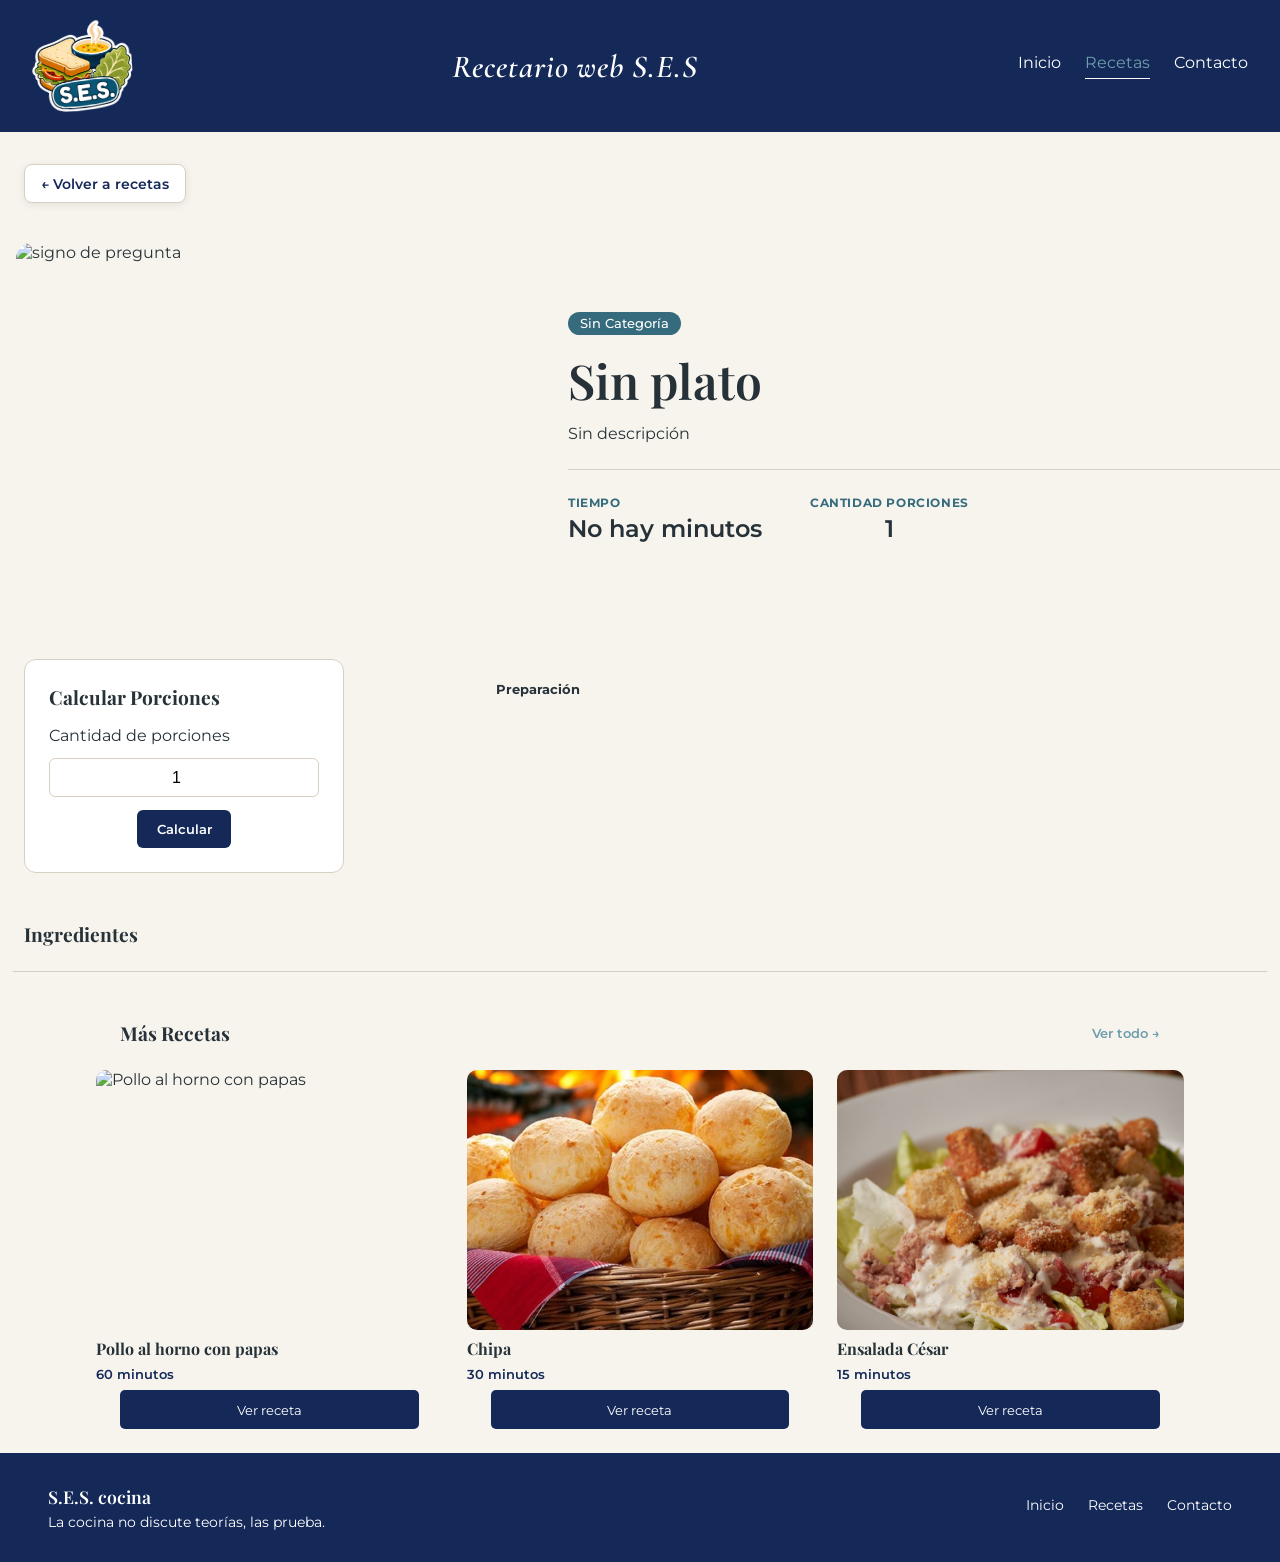
==== commit 48aabda6: "fix: correct html text and add input placeholder" ====
--- a/primera-entrega/calcular_receta.html
+++ b/primera-entrega/calcular_receta.html
@@ -5,10 +5,10 @@
     <meta charset="UTF-8">
     <meta name="author" content="Adolfo Moran de la Vega, Franco Torres">
     <meta name="description" content="Calculadora de porciones para las diferentes recetas">
-    <meta name="keywords" content="recetas, cocina, sopa, sandwich, ensalada">
+    <meta name="keywords" content="recetas, cocina, sopa, sándwich, ensalada">
     <meta name="viewport" content="width=device-width, initial-scale=1.0">
     <link rel="preconnect" href="https://fonts.googleapis.com">
-    <link rel="preconnect" href="https://fonts.gstatic.com" crossorigin>
+    <link rel="preconnect" href="https://fonts.gstatic.com" crossorigin="anonymous">
     <link
         href="https://fonts.googleapis.com/css2?family=Cormorant+Garamond:ital,wght@0,500;0,600;0,700;1,500;1,600;1,700&family=Montserrat:wght@400;500;600;700&family=Playfair+Display:wght@500;600;700&display=swap"
         rel="stylesheet">
@@ -71,9 +71,10 @@
                         Calcular Porciones
                     </h5>
                     <div class="controles-calculadora">
-                        <label for="input-porciones" class="label-calculadora">Calculadora</label>
+                        <label for="input-porciones" class="label-calculadora">Cantidad de porciones
+                        </label>
                         <input type="number" value="1" id="input-porciones" min="1" size="5"
-                            aria-label="Número base de porciones" max="60">
+                            placeholder="Ingresá las porciones" aria-label="Número base de porciones" max="60">
                         <button type="button" aria-label="Calcular ingredientes para el número de porciones elegido"
                             onclick="if (validarPorciones()) { cantidadPorciones(); mostrarRecetaIndividual(); }">
                             Calcular
@@ -118,12 +119,10 @@
 
     <div id="contenedor-footer">
         <footer id="footer-principal">
-
-            <nav id="nav-texto">
+            <div id="nav-texto">
                 <h6>S.E.S. cocina</h6>
                 <p id="frase-footer">La cocina no discute teorías, las prueba.</p>
-            </nav>
-
+            </div>
             <nav id="nav-sitio">
                 <a href="index.html" id="flink-inicio">Inicio</a>
 
--- a/primera-entrega/style.css
+++ b/primera-entrega/style.css
@@ -975,7 +975,7 @@
     /*minutos que tarda*/
     margin: 0;
     font-size: 0.8rem;
-    color: var(--color-secundario);
+    color: var(--color-header);
     font-weight: 600;
 }
 
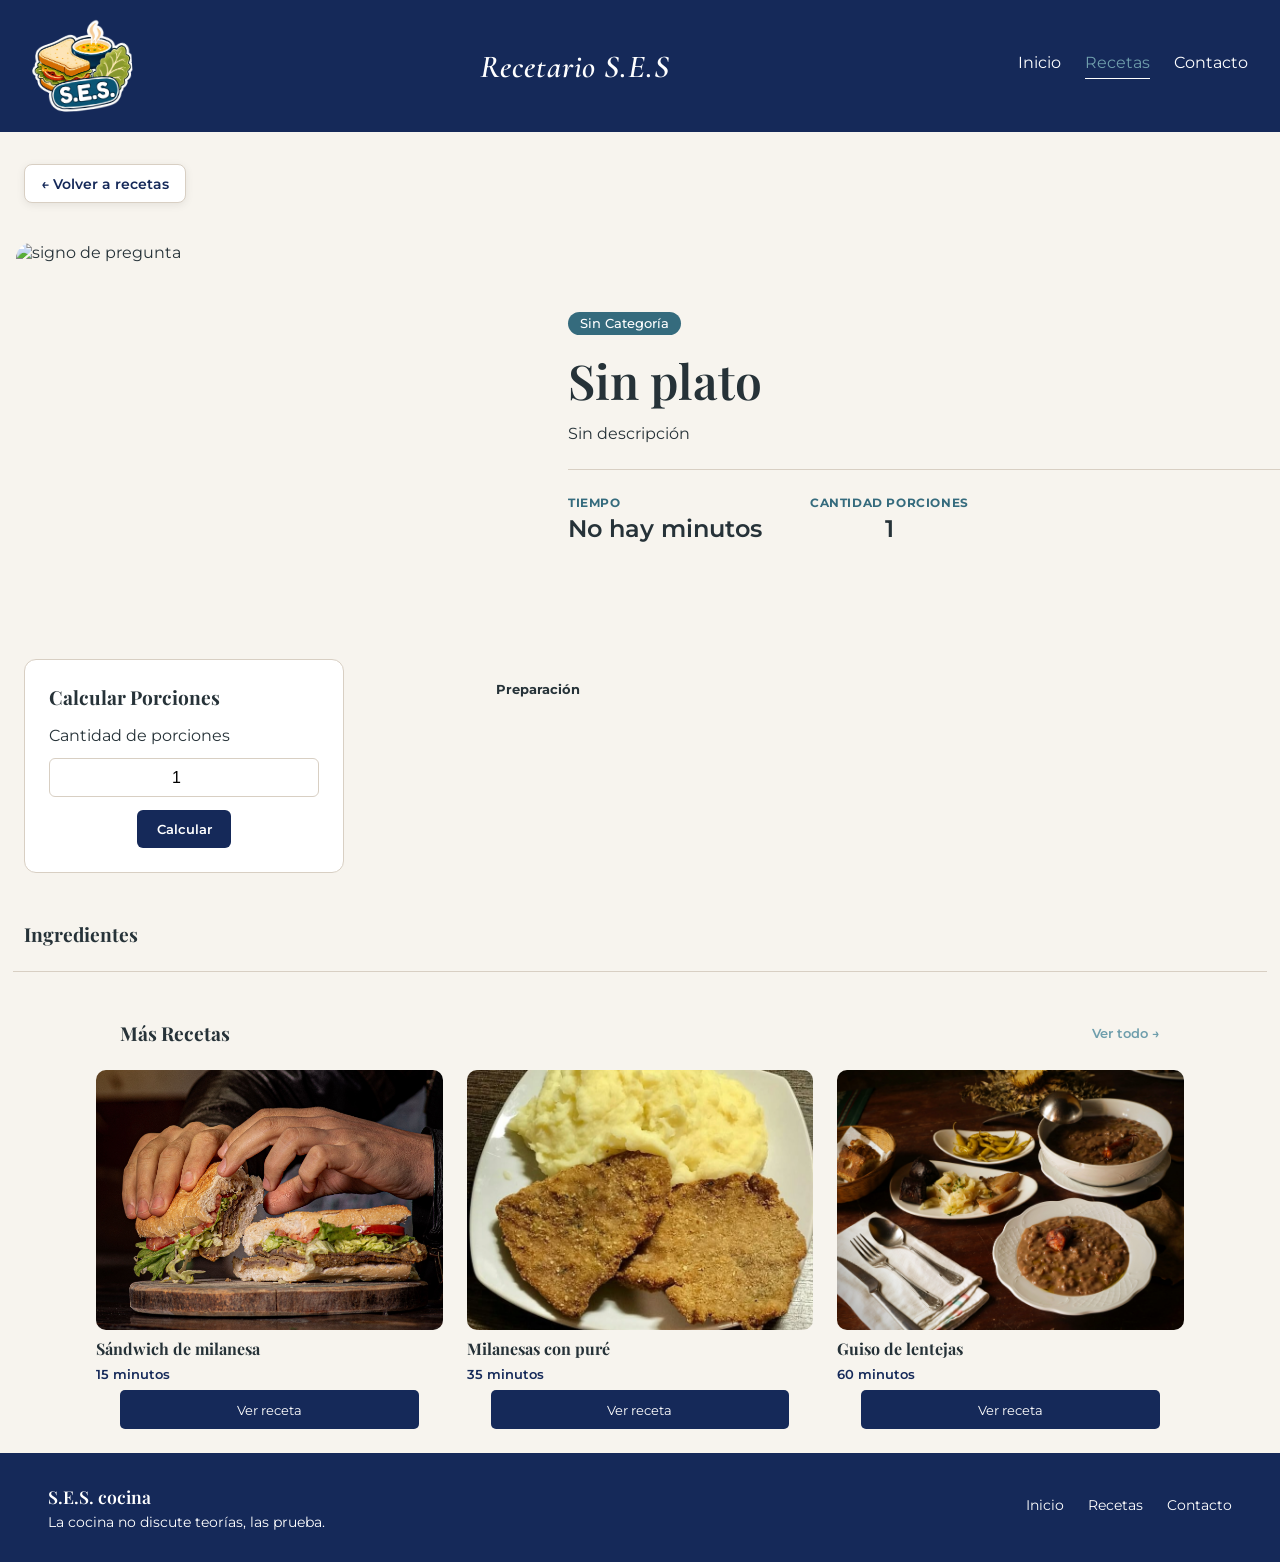
==== commit b82b3fe5: "docs: unify project name across readme  and html pages" ====
--- a/primera-entrega/calcular_receta.html
+++ b/primera-entrega/calcular_receta.html
@@ -14,14 +14,14 @@
         rel="stylesheet">
     <link rel="icon" type="image/png" href="imagenes/favicon.png">
     <link rel="stylesheet" href="style.css" type="text/css">
-    <title>Recetario web S.E.S</title>
+    <title>Recetario S.E.S</title>
 </head>
 
 <body onload="mostrarRecetaIndividual(), cantidadPorciones(), recetasCortas();">
     <div id="contenedor-header">
         <header id="header-principal">
             <img src="imagenes/logo_header.png" alt="Sándwich, Sopa o Ensalada" id="logo-sitio">
-            <h1 id="titulo-sitio">Recetario web S.E.S</h1>
+            <h1 id="titulo-sitio">Recetario S.E.S</h1>
             <nav id="nav-principal">
                 <a href="index.html" id="hlink-inicio">Inicio</a>
                 <a href="recetas.html" id="hlink-recetas" class="link-activo">Recetas</a>
--- a/primera-entrega/style.css
+++ b/primera-entrega/style.css
@@ -10,6 +10,7 @@
 
     --fuente-titulos: 'Playfair Display', serif;
     --fuente-texto: 'Montserrat', sans-serif;
+    --fuente-decorativa: 'Cormorant Garamond', serif;
 }
 
 
@@ -107,7 +108,7 @@
 }
 
 #titulo-sitio {
-    font-family: 'Cormorant Garamond', serif;
+    font-family: var(--fuente-decorativa);
     font-size: 2rem;
     font-weight: 600;
     letter-spacing: 0.03em;
@@ -220,7 +221,7 @@
 }
 
 #texto-hero h2 {
-    font-family: 'Cormorant Garamond', serif;
+    font-family: var(--fuente-decorativa);
     font-size: 3.2rem;
     font-weight: 600;
     font-style: italic;
@@ -299,7 +300,9 @@
 
 .boton-ver-receta {
     font-family: var(--fuente-texto);
-    margin: 0 1.5rem 1.5rem;
+    margin-inline: 1.5rem;
+    margin-bottom: 1.5rem;
+    margin-top: auto;
     padding: 0.7rem 1.2rem;
     border: none;
     border-radius: 5px;
@@ -307,7 +310,6 @@
     color: var(--color-blanco);
     cursor: pointer;
     transition: background-color 0.3s ease, transform 0.3s ease;
-    margin-top: auto;
 }
 
 .boton-ver-receta:hover {
@@ -404,7 +406,7 @@
 
 #contenedor-filtros {
     width: 21.5%;
-    padding: 2rem 0rem 2rem 3rem;
+    padding: 2rem 0 2rem 3rem;
     display: flex;
     flex-direction: column;
 }
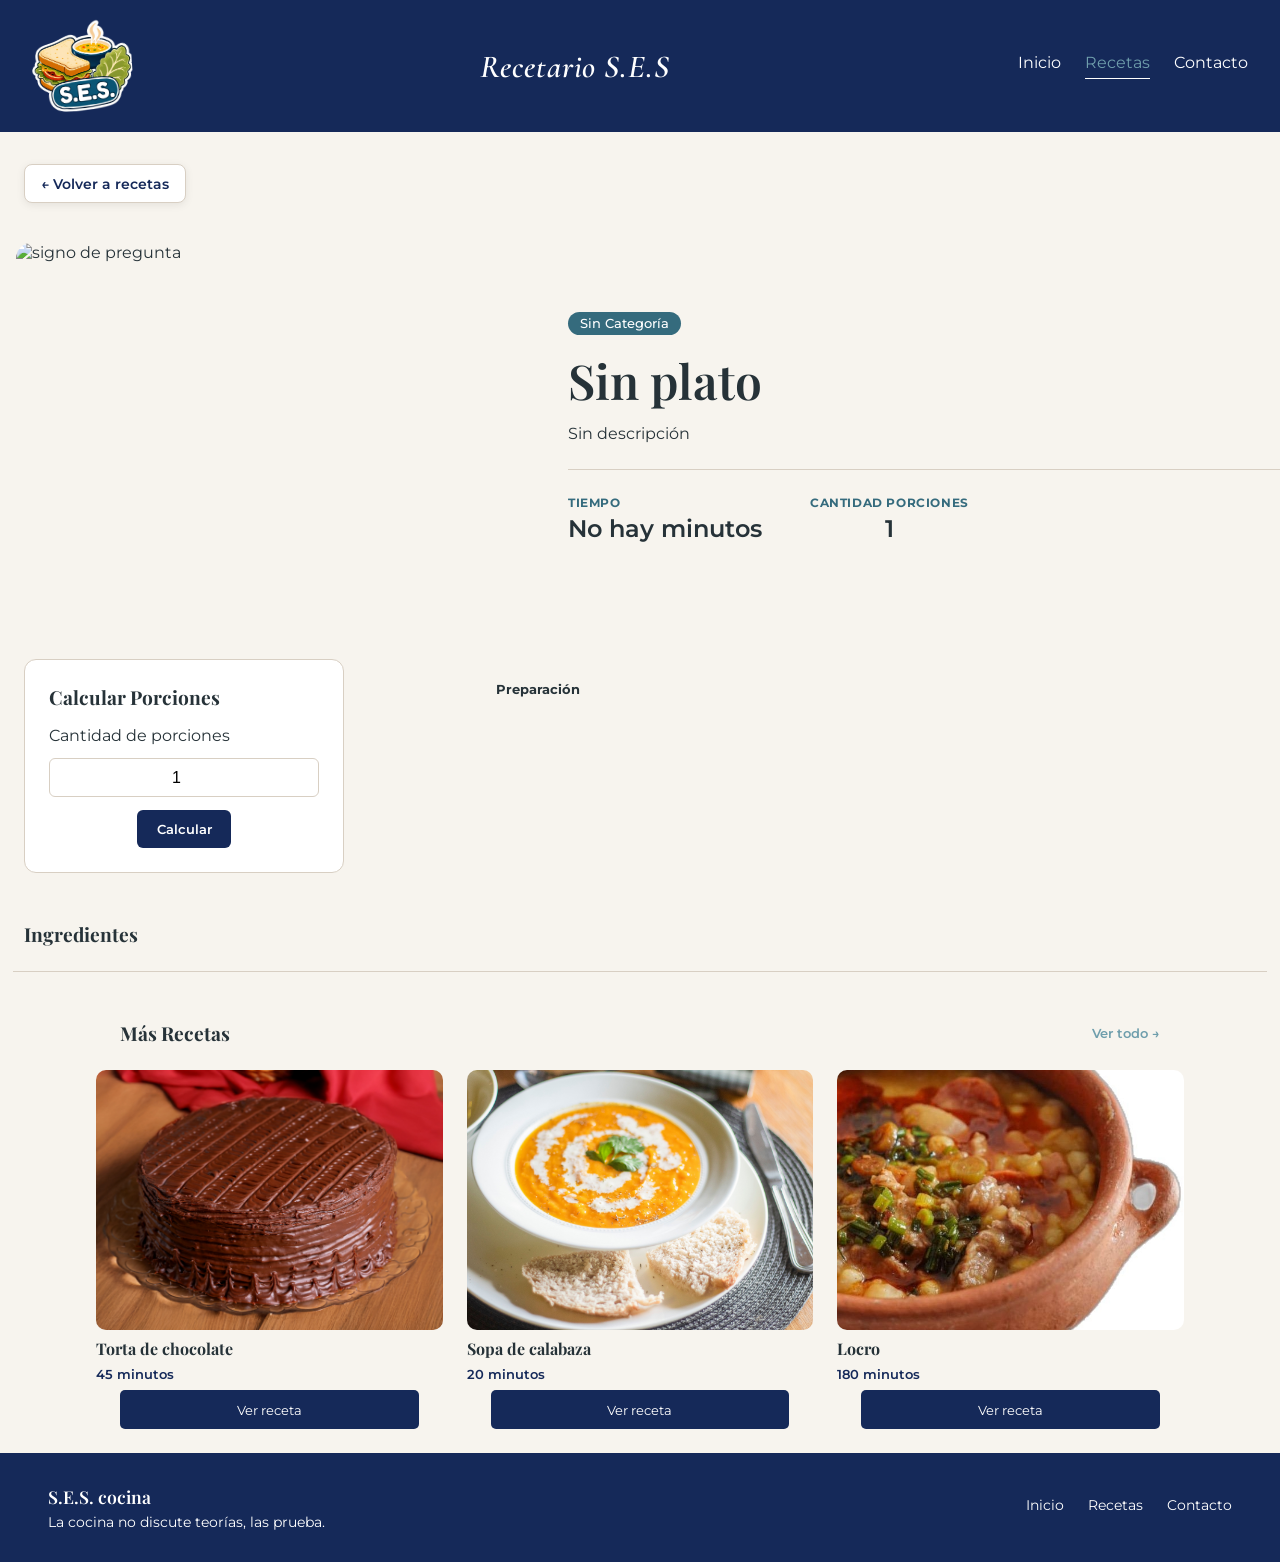
==== commit 5d2102d7: "docs: fix indentation" ====
--- a/primera-entrega/calcular_receta.html
+++ b/primera-entrega/calcular_receta.html
@@ -45,9 +45,7 @@
                 <h3 id="nombre-plato">
 
                 </h3>
-                <p id="descripcion-receta">
-
-                </p>
+                <p id="descripcion-receta"> </p>
 
                 <hr>
 
@@ -71,8 +69,7 @@
                         Calcular Porciones
                     </h5>
                     <div class="controles-calculadora">
-                        <label for="input-porciones" class="label-calculadora">Cantidad de porciones
-                        </label>
+                        <label for="input-porciones" class="label-calculadora">Cantidad de porciones</label>
                         <input type="number" value="1" id="input-porciones" min="1" size="5"
                             placeholder="Ingresá las porciones" aria-label="Número base de porciones" max="60">
                         <button type="button" aria-label="Calcular ingredientes para el número de porciones elegido"
